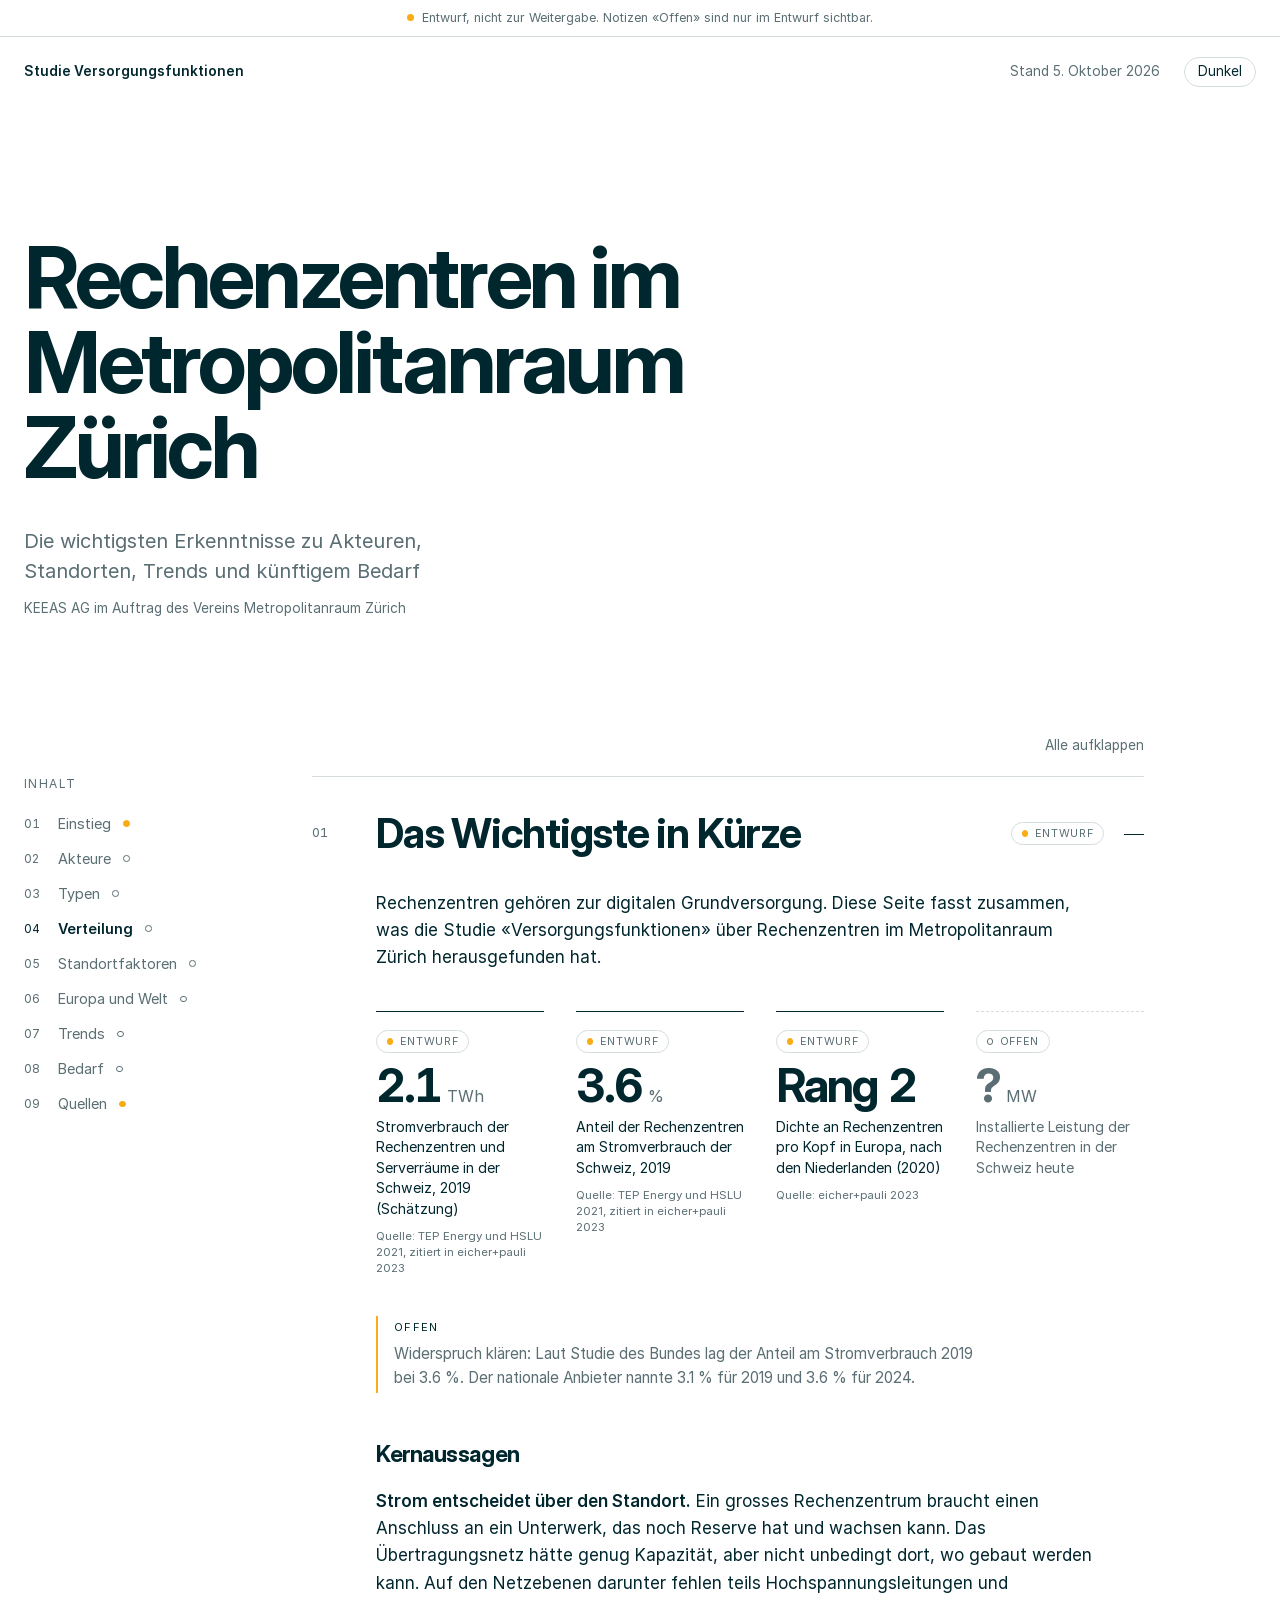
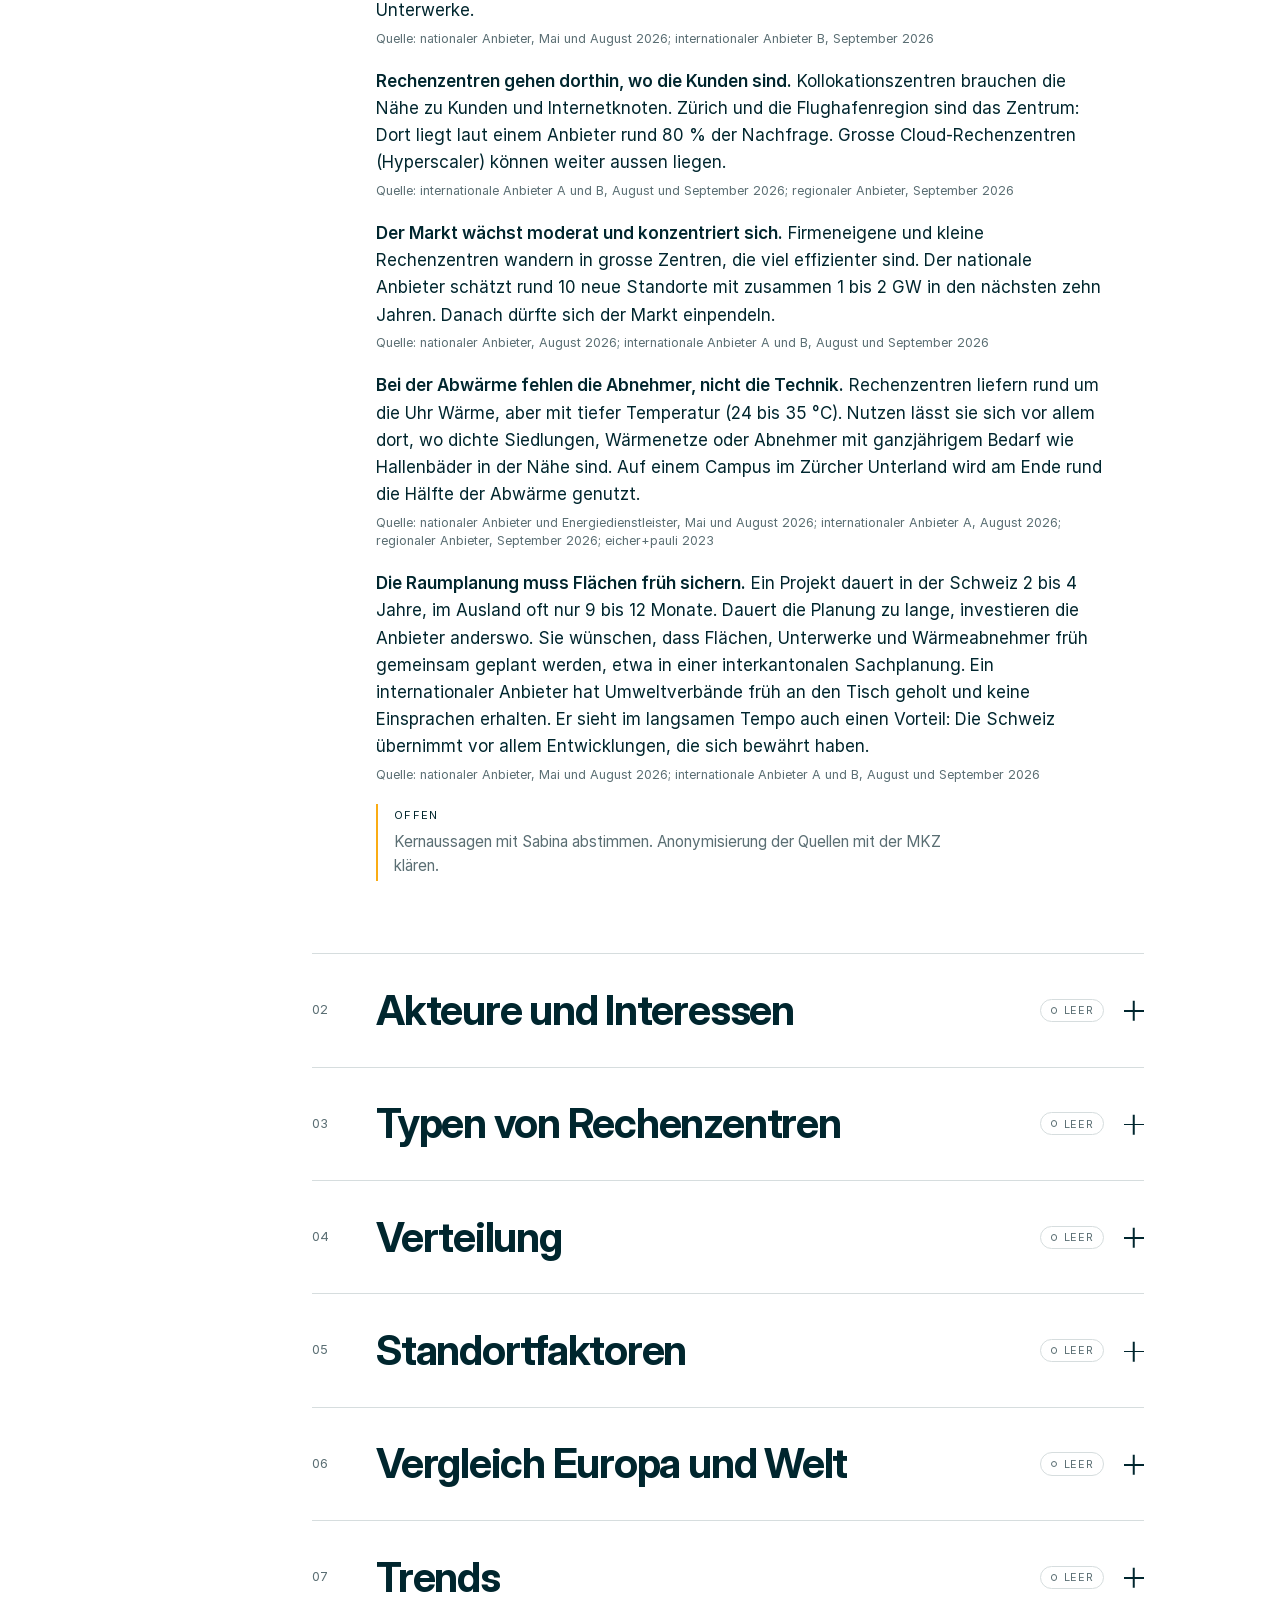
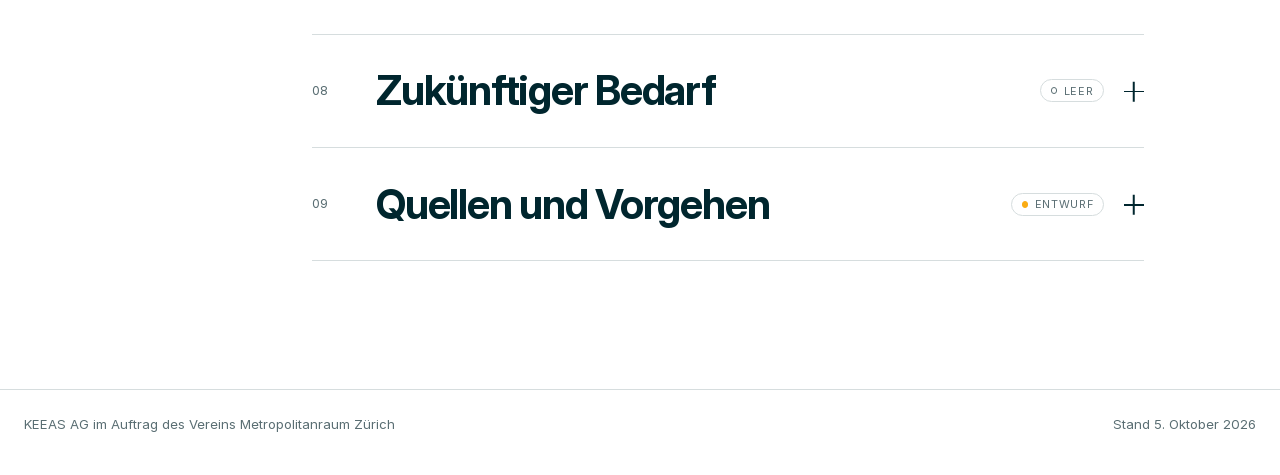
==== index.html @ 91bc8ffc "Bau von Grundgerüst der Website" ====
<!doctype html>
<html lang="de-CH">
<head>
<meta charset="utf-8">
<meta name="viewport" content="width=device-width, initial-scale=1, viewport-fit=cover">
<title>Rechenzentren im Metropolitanraum Zürich</title>
<meta name="description" content="Erkenntnisse zu Rechenzentren im Metropolitanraum Zürich: Akteure, Typen, Standortfaktoren, Vergleich Europa und Welt, Trends und künftiger Bedarf.">
<meta name="robots" content="noindex">
<!-- Automatisch erzeugt mit bauen.py am 5. Oktober 2026. Nicht von Hand ändern: Texte in inhalte/, Zahlen in daten/, Gestaltung in vorlage/. -->
<style>
@font-face { font-family: "Inter"; font-style: italic; font-weight: 400; font-display: swap; src: url([data-uri]) format("woff2"); }
@font-face { font-family: "Inter"; font-style: normal; font-weight: 400; font-display: swap; src: url([data-uri]) format("woff2"); }
@font-face { font-family: "Inter"; font-style: normal; font-weight: 600; font-display: swap; src: url([data-uri]) format("woff2"); }
@font-face { font-family: "Inter Display"; font-style: normal; font-weight: 700; font-display: swap; src: url([data-uri]) format("woff2"); }
/* Layout: schlicht und ruhig. Oben eine schmale Leiste, darunter ein grosser, fetter Titel mit viel
   Raum. Links das Inhaltsverzeichnis, rechts die Kapitel als Liste mit Haarlinien; ein Klick klappt
   ein Kapitel auf oder zu. Keine Flächen und keine Dekoration, nur Schrift, Linien und Weissraum. */
:root {
  /* KEEAS-Farben aus «KEEAS Farben.thmx» */
  --k-nacht: #00262E;   /* Dunkel 2: Dunkelblau-Grün */
  --k-teal: #007985;    /* Akzent 2 */
  --k-eis: #9EE1EB;     /* Akzent 6 */
  --k-orange: #FAAC14;  /* Akzent 4 */

  /* Hell: Dunkelblau-Grün auf Weiss */
  --grund: #FFFFFF;
  --text: var(--k-nacht);
  --text-leise: #5A6E73;
  --linie: #D6DDDE;
  --akzent: var(--k-teal);
  --hinweis: var(--k-orange);

  --schrift-titel: "Inter Display", "Inter", system-ui, -apple-system, "Segoe UI", sans-serif;
  --schrift-text: "Inter", system-ui, -apple-system, "Segoe UI", sans-serif;
  --rahmen: 80rem;
  --spalte: 52rem;
  color-scheme: light;
}
/* Dunkel: Weiss auf Dunkelblau-Grün */
@media (prefers-color-scheme: dark) {
  :root:not([data-theme="light"]) {
    --grund: var(--k-nacht); --text: #FFFFFF; --text-leise: #9DB6BA; --linie: #2A4A51; --akzent: var(--k-eis);
    color-scheme: dark;
  }
}
:root[data-theme="dark"] {
  --grund: var(--k-nacht); --text: #FFFFFF; --text-leise: #9DB6BA; --linie: #2A4A51; --akzent: var(--k-eis);
  color-scheme: dark;
}

/* Grundlagen */
*, *::before, *::after { box-sizing: border-box; }
html { -webkit-text-size-adjust: 100%; }
@media (prefers-reduced-motion: no-preference) { html { scroll-behavior: smooth; } }
body { margin: 0; background: var(--grund); color: var(--text); font-family: var(--schrift-text); font-size: 1.0625rem; line-height: 1.6; }
h1, h2, h3, h4 { margin: 0; font-family: var(--schrift-titel); font-weight: 700; text-wrap: balance; }
p, ul, ol { margin: 0; }
strong { font-weight: 600; }
img { max-width: 100%; height: auto; }
a { color: var(--akzent); text-underline-offset: 0.2em; text-decoration-thickness: 1px; }
a:hover { text-decoration-thickness: 2px; }
button { font: inherit; color: inherit; }
:focus-visible { outline: 1.5px solid var(--akzent); outline-offset: 4px; }
.sprung { position: absolute; left: 1rem; top: -3rem; background: var(--grund); color: var(--text); padding: .5rem .75rem; border: 1px solid var(--linie); z-index: 10; }
.sprung:focus { top: 1rem; }

/* Entwurf-Hinweis */
.entwurf-band { padding: .5rem 1.25rem; border-bottom: 1px solid var(--linie); font-size: .78rem; color: var(--text-leise); text-align: center; }
.entwurf-band::before { content: ""; display: inline-block; width: .45rem; height: .45rem; margin-right: .5rem; border-radius: 50%; background: var(--hinweis); vertical-align: .05em; }

/* Kopf */
.leiste, .kopf-innen, .rahmen, .fuss-innen { max-width: var(--rahmen); margin-inline: auto; padding-inline: 1.5rem; }
.leiste { display: flex; justify-content: space-between; align-items: center; gap: 1rem; padding-block: 1.25rem; font-size: .85rem; }
.leiste-name { display: inline-flex; align-items: center; gap: .75rem; font-weight: 600; }
.leiste-rechts { display: inline-flex; align-items: center; gap: 1.5rem; color: var(--text-leise); }
.logo { height: 1.5rem; width: auto; }
.thema { background: transparent; border: 1px solid var(--linie); border-radius: 999px; padding: .2rem .8rem; cursor: pointer; color: var(--text); }
.thema:hover { border-color: var(--text); }
.kopf-innen { padding-block: 8rem 7rem; }
.kopf h1 { font-size: clamp(2.25rem, 1rem + 5.4vw, 6.25rem); line-height: 1; letter-spacing: -0.04em; max-width: 14ch; overflow-wrap: break-word; }
.untertitel { margin-top: 2.25rem; font-size: 1.25rem; line-height: 1.5; color: var(--text-leise); max-width: 40ch; }
.meta { margin-top: .75rem; font-size: .85rem; color: var(--text-leise); }

/* Rahmen */
.rahmen { display: grid; grid-template-columns: 12rem minmax(0, 1fr); gap: 6rem; padding-block: 0 8rem; }
main { min-width: 0; max-width: var(--spalte); }

/* Inhaltsverzeichnis */
.kapitelnav { position: sticky; top: calc(env(safe-area-inset-top, 0px) + 2rem); align-self: start; padding-top: 2.6rem; }
.kapitelnav-titel { font-size: .75rem; letter-spacing: .12em; text-transform: uppercase; color: var(--text-leise); padding-bottom: .9rem; }
.kapitelnav ul { list-style: none; padding: 0; display: grid; gap: .15rem; }
.kapitelnav a { display: flex; align-items: center; gap: .75rem; padding: .3rem 0; color: var(--text-leise); text-decoration: none; font-size: .9rem; }
.kapitelnav .nr { width: 1.4rem; flex: none; font-size: .75rem; font-variant-numeric: tabular-nums; }
.kapitelnav a:hover, .kapitelnav a.aktiv { color: var(--text); }
.kapitelnav a.aktiv .name { font-weight: 600; }
/* Status im Verzeichnis nur als Punkt */
.kapitelnav .status { font-size: 0; border: 0; padding: 0; gap: 0; }

/* Steuerung */
.steuerung { display: flex; justify-content: flex-end; padding-bottom: 1rem; }
.alle { background: none; border: 0; padding: .2rem 0; cursor: pointer; font-size: .85rem; color: var(--text-leise); }
.alle:hover { color: var(--text); }

/* Kapitel als aufklappbare Liste */
.kapitel { border-top: 1px solid var(--linie); scroll-margin-top: 1.5rem; }
.kapitel:last-of-type { border-bottom: 1px solid var(--linie); }
.kapitel-kopf { list-style: none; cursor: pointer; display: grid; grid-template-columns: 2.75rem minmax(0, 1fr) auto 1.25rem; align-items: center; gap: 1.25rem; padding-block: 2.1rem; }
.kapitel-kopf::-webkit-details-marker { display: none; }
.kapitel-kopf .nr { font-size: .8rem; color: var(--text-leise); font-variant-numeric: tabular-nums; }
.kapitel-kopf h2 { font-size: clamp(1.6rem, 1.05rem + 1.9vw, 2.8rem); letter-spacing: -0.03em; line-height: 1.1; }
.zeichen { position: relative; width: 1.25rem; height: 1.25rem; }
.zeichen::before, .zeichen::after { content: ""; position: absolute; left: 0; right: 0; top: 50%; height: 1.5px; background: currentColor; transition: transform .25s; }
.zeichen::after { transform: rotate(90deg); }
.kapitel[open] .zeichen::after { transform: rotate(0deg); }
.kapitel-inhalt { display: grid; gap: 1.25rem; padding: 0 0 4.5rem 4rem; }
.kapitel-inhalt h3 { font-size: 1.4rem; letter-spacing: -0.02em; line-height: 1.2; margin-top: 1.75rem; }
.kapitel-inhalt h4 { font-size: 1.1rem; letter-spacing: -0.01em; margin-top: 1rem; }
.kapitel-inhalt p, .kapitel-inhalt li { max-width: 66ch; }
.kapitel-inhalt ul, .kapitel-inhalt ol { padding-left: 1.2rem; display: grid; gap: .3rem; }
@media (prefers-reduced-motion: reduce) { .zeichen::before, .zeichen::after { transition: none; } }
/* Sanftes Auf- und Zuklappen, wo der Browser es kann */
@supports (interpolate-size: allow-keywords) {
  @media (prefers-reduced-motion: no-preference) {
    :root { interpolate-size: allow-keywords; }
    .kapitel::details-content { height: 0; overflow: clip; transition: height .35s ease, content-visibility .35s allow-discrete; }
    .kapitel[open]::details-content { height: auto; }
  }
}

/* Status als feine Pille (nur im Entwurf) */
.status { display: inline-flex; align-items: center; gap: .4rem; padding: .15rem .6rem; border: 1px solid var(--linie); border-radius: 999px; font-size: .68rem; letter-spacing: .06em; text-transform: uppercase; color: var(--text-leise); white-space: nowrap; line-height: 1.5; }
.status::before { content: ""; flex: none; width: .42rem; height: .42rem; border-radius: 50%; border: 1px solid currentColor; }
.status-entwurf::before { background: var(--hinweis); border-color: var(--hinweis); }
.status-fertig::before { background: var(--akzent); border-color: var(--akzent); }

/* Quellenangabe unter einem Absatz */
.quelle { display: block; margin-top: .35rem; font-size: .78rem; line-height: 1.45; color: var(--text-leise); }

/* Boxen aus dem Markdown */
.marke { display: block; font-size: .7rem; letter-spacing: .12em; text-transform: uppercase; margin-bottom: .35rem; color: var(--text-leise); }
.offen { border-left: 2px solid var(--hinweis); padding: .15rem 0 .15rem 1rem; font-size: .95rem; color: var(--text-leise); }
.offen .marke { color: var(--text); }
.grafik-platzhalter { margin: .75rem 0; min-height: 15rem; display: grid; place-content: center; gap: .25rem; padding: 2rem; border: 1px solid var(--linie); text-align: center; color: var(--text-leise); font-size: .95rem; }
.grafik-platzhalter p { max-width: 42ch; margin-inline: auto; }

/* Kennzahlen */
.kacheln { display: grid; grid-template-columns: repeat(auto-fit, minmax(10rem, 1fr)); gap: 2.25rem 2rem; margin-block: 1.25rem; }
.kachel { border-top: 1px solid var(--text); padding-top: 1.1rem; display: grid; gap: .55rem; align-content: start; }
.kachel.ist-offen { border-top: 1px dashed var(--linie); color: var(--text-leise); }
.kachel-wert { font-family: var(--schrift-titel); font-weight: 700; font-size: 2.9rem; line-height: 1; letter-spacing: -0.04em; font-variant-numeric: tabular-nums; }
.kachel-einheit { font-family: var(--schrift-text); font-weight: 400; font-size: 1rem; letter-spacing: 0; color: var(--text-leise); margin-left: .35rem; }
.kachel-text { font-size: .88rem; line-height: 1.45; }
.kachel-quelle { font-size: .72rem; line-height: 1.4; color: var(--text-leise); }
.kachel .status { justify-self: start; }

/* Tabellen */
.tabelle { overflow-x: auto; }
.tabelle table { border-collapse: collapse; width: 100%; font-size: .93rem; font-variant-numeric: tabular-nums; }
.tabelle th, .tabelle td { text-align: left; padding: .65rem .75rem .65rem 0; border-bottom: 1px solid var(--linie); vertical-align: top; }
.tabelle th { font-size: .72rem; letter-spacing: .1em; text-transform: uppercase; color: var(--text-leise); font-weight: 400; }

/* Fuss */
.fuss { border-top: 1px solid var(--linie); }
.fuss-innen { display: flex; flex-wrap: wrap; justify-content: space-between; gap: .5rem 1.5rem; padding-block: 1.5rem 2.5rem; font-size: .82rem; color: var(--text-leise); }

/* Schmale Fenster und Handy: Verzeichnis ist die Kapitelliste selbst */
@media (max-width: 60rem) {
  .rahmen { grid-template-columns: minmax(0, 1fr); gap: 0; }
  .kapitelnav { display: none; }
  .kopf-innen { padding-block: 5rem 4.5rem; }
}
@media (max-width: 40rem) {
  .leiste, .kopf-innen, .rahmen, .fuss-innen { padding-inline: 1.25rem; }
  .leiste-rechts > span { display: none; }
  .kopf-innen { padding-block: 3.5rem 3.5rem; }
  .untertitel { margin-top: 1.5rem; font-size: 1.1rem; }
  .kapitel-kopf { grid-template-columns: 1.75rem minmax(0, 1fr) 1.1rem; gap: .35rem .75rem; padding-block: 1.5rem; }
  .kapitel-kopf .status { grid-column: 2; grid-row: 2; justify-self: start; }
  .kapitel-kopf .zeichen { grid-column: 3; grid-row: 1; width: 1.1rem; height: 1.1rem; }
  .kapitel-inhalt { padding: 0 0 3rem 0; }
}

</style>
</head>
<body>
<a class="sprung" href="#inhalt">Zum Inhalt</a>
<div class="entwurf-band">Entwurf, nicht zur Weitergabe. Notizen «Offen» sind nur im Entwurf sichtbar.</div>
<header class="kopf">
  <div class="leiste">
    <span class="leiste-name">Studie Versorgungsfunktionen</span>
    <span class="leiste-rechts">
      <span>Stand 5. Oktober 2026</span>
      <button type="button" class="thema" id="thema">Dunkel</button>
    </span>
  </div>
  <div class="kopf-innen">
    <div class="kopf-text">
      <h1>Rechenzentren im Metropolitanraum Zürich</h1>
      <p class="untertitel">Die wichtigsten Erkenntnisse zu Akteuren, Standorten, Trends und künftigem Bedarf</p>
      <p class="meta">KEEAS AG im Auftrag des Vereins Metropolitanraum Zürich</p>
    </div>
  </div>
</header>
<div class="rahmen">
  <nav class="kapitelnav" aria-label="Kapitel">
    <p class="kapitelnav-titel">Inhalt</p>
    <ul>
      <li><a href="#einstieg" data-anker="einstieg"><span class="nr">01</span><span class="name">Einstieg</span><span class="status status-entwurf">Entwurf</span></a></li>
      <li><a href="#akteure" data-anker="akteure"><span class="nr">02</span><span class="name">Akteure</span><span class="status status-leer">leer</span></a></li>
      <li><a href="#typen" data-anker="typen"><span class="nr">03</span><span class="name">Typen</span><span class="status status-leer">leer</span></a></li>
      <li><a href="#verteilung" data-anker="verteilung"><span class="nr">04</span><span class="name">Verteilung</span><span class="status status-leer">leer</span></a></li>
      <li><a href="#standortfaktoren" data-anker="standortfaktoren"><span class="nr">05</span><span class="name">Standortfaktoren</span><span class="status status-leer">leer</span></a></li>
      <li><a href="#vergleich" data-anker="vergleich"><span class="nr">06</span><span class="name">Europa und Welt</span><span class="status status-leer">leer</span></a></li>
      <li><a href="#trends" data-anker="trends"><span class="nr">07</span><span class="name">Trends</span><span class="status status-leer">leer</span></a></li>
      <li><a href="#bedarf" data-anker="bedarf"><span class="nr">08</span><span class="name">Bedarf</span><span class="status status-leer">leer</span></a></li>
      <li><a href="#quellen" data-anker="quellen"><span class="nr">09</span><span class="name">Quellen</span><span class="status status-entwurf">Entwurf</span></a></li>
    </ul>
  </nav>
  <main id="inhalt">
    <div class="steuerung"><button type="button" class="alle" id="alle">Alle aufklappen</button></div>
    <details class="kapitel" id="einstieg" open>
      <summary class="kapitel-kopf"><span class="nr" aria-hidden="true">01</span><h2 id="einstieg-titel">Das Wichtigste in Kürze</h2><span class="status status-entwurf">Entwurf</span><span class="zeichen" aria-hidden="true"></span></summary>
      <div class="kapitel-inhalt">
<p>Rechenzentren gehören zur digitalen Grundversorgung. Diese Seite fasst zusammen, was die Studie «Versorgungsfunktionen» über Rechenzentren im Metropolitanraum Zürich herausgefunden hat.</p>
<div class="kacheln"><div class="kachel"><span class="status status-entwurf">Entwurf</span><p class="kachel-wert">2.1<span class="kachel-einheit">TWh</span></p><p class="kachel-text">Stromverbrauch der Rechenzentren und Serverräume in der Schweiz, 2019 (Schätzung)</p><p class="kachel-quelle">Quelle: TEP Energy und HSLU 2021, zitiert in eicher+pauli 2023</p></div><div class="kachel"><span class="status status-entwurf">Entwurf</span><p class="kachel-wert">3.6<span class="kachel-einheit">%</span></p><p class="kachel-text">Anteil der Rechenzentren am Stromverbrauch der Schweiz, 2019</p><p class="kachel-quelle">Quelle: TEP Energy und HSLU 2021, zitiert in eicher+pauli 2023</p></div><div class="kachel"><span class="status status-entwurf">Entwurf</span><p class="kachel-wert">Rang 2</p><p class="kachel-text">Dichte an Rechenzentren pro Kopf in Europa, nach den Niederlanden (2020)</p><p class="kachel-quelle">Quelle: eicher+pauli 2023</p></div><div class="kachel ist-offen"><span class="status status-leer">offen</span><p class="kachel-wert">?<span class="kachel-einheit">MW</span></p><p class="kachel-text">Installierte Leistung der Rechenzentren in der Schweiz heute</p></div></div>
<aside class="offen"><span class="marke">Offen</span><p>Widerspruch klären: Laut Studie des Bundes lag der Anteil am Stromverbrauch 2019 bei 3.6 %. Der nationale Anbieter nannte 3.1 % für 2019 und 3.6 % für 2024.</p></aside>
<h3>Kernaussagen</h3>
<p><strong>Strom entscheidet über den Standort.</strong> Ein grosses Rechenzentrum braucht einen Anschluss an ein Unterwerk, das noch Reserve hat und wachsen kann. Das Übertragungsnetz hätte genug Kapazität, aber nicht unbedingt dort, wo gebaut werden kann. Auf den Netzebenen darunter fehlen teils Hochspannungsleitungen und Unterwerke.<span class="quelle">Quelle: nationaler Anbieter, Mai und August 2026; internationaler Anbieter B, September 2026</span></p>
<p><strong>Rechenzentren gehen dorthin, wo die Kunden sind.</strong> Kollokationszentren brauchen die Nähe zu Kunden und Internetknoten. Zürich und die Flughafenregion sind das Zentrum: Dort liegt laut einem Anbieter rund 80 % der Nachfrage. Grosse Cloud-Rechenzentren (Hyperscaler) können weiter aussen liegen.<span class="quelle">Quelle: internationale Anbieter A und B, August und September 2026; regionaler Anbieter, September 2026</span></p>
<p><strong>Der Markt wächst moderat und konzentriert sich.</strong> Firmeneigene und kleine Rechenzentren wandern in grosse Zentren, die viel effizienter sind. Der nationale Anbieter schätzt rund 10 neue Standorte mit zusammen 1 bis 2 GW in den nächsten zehn Jahren. Danach dürfte sich der Markt einpendeln.<span class="quelle">Quelle: nationaler Anbieter, August 2026; internationale Anbieter A und B, August und September 2026</span></p>
<p><strong>Bei der Abwärme fehlen die Abnehmer, nicht die Technik.</strong> Rechenzentren liefern rund um die Uhr Wärme, aber mit tiefer Temperatur (24 bis 35 °C). Nutzen lässt sie sich vor allem dort, wo dichte Siedlungen, Wärmenetze oder Abnehmer mit ganzjährigem Bedarf wie Hallenbäder in der Nähe sind. Auf einem Campus im Zürcher Unterland wird am Ende rund die Hälfte der Abwärme genutzt.<span class="quelle">Quelle: nationaler Anbieter und Energiedienstleister, Mai und August 2026; internationaler Anbieter A, August 2026; regionaler Anbieter, September 2026; eicher+pauli 2023</span></p>
<p><strong>Die Raumplanung muss Flächen früh sichern.</strong> Ein Projekt dauert in der Schweiz 2 bis 4 Jahre, im Ausland oft nur 9 bis 12 Monate. Dauert die Planung zu lange, investieren die Anbieter anderswo. Sie wünschen, dass Flächen, Unterwerke und Wärmeabnehmer früh gemeinsam geplant werden, etwa in einer interkantonalen Sachplanung. Ein internationaler Anbieter hat Umweltverbände früh an den Tisch geholt und keine Einsprachen erhalten. Er sieht im langsamen Tempo auch einen Vorteil: Die Schweiz übernimmt vor allem Entwicklungen, die sich bewährt haben.<span class="quelle">Quelle: nationaler Anbieter, Mai und August 2026; internationale Anbieter A und B, August und September 2026</span></p>
<aside class="offen"><span class="marke">Offen</span><p>Kernaussagen mit Sabina abstimmen. Anonymisierung der Quellen mit der MKZ klären.</p></aside>
      </div>
    </details>
    <details class="kapitel" id="akteure">
      <summary class="kapitel-kopf"><span class="nr" aria-hidden="true">02</span><h2 id="akteure-titel">Akteure und Interessen</h2><span class="status status-leer">leer</span><span class="zeichen" aria-hidden="true"></span></summary>
      <div class="kapitel-inhalt">
<figure class="grafik-platzhalter"><span class="marke">Grafik folgt</span><p>Stakeholder-Matrix mit den Achsen Einfluss und Interesse. Jeder Punkt ist eine Akteursgruppe.</p></figure>
<h3>Wer ist beteiligt</h3>
<aside class="offen"><span class="marke">Offen</span><p>Liste prüfen und ergänzen. Vorschlag: Betreiber (Kollokation, Hyperscaler, firmeneigene Rechenzentren), Kunden, Energieversorger und Netzbetreiber, Wärmeverbünde, Gemeinden, Kantone, Bund, Bevölkerung und Verbände, Investoren.</p></aside>
<h3>Interessen und Konflikte</h3>
<aside class="offen"><span class="marke">Offen</span><p>Tabelle aus den Interviews füllen: Wer will was, und wo entstehen Konflikte?</p></aside>
<div class="tabelle"><table>
<thead>
<tr>
<th>Akteur</th>
<th>Interesse</th>
<th>Spannungsfeld</th>
</tr>
</thead>
<tbody>
<tr>
<td>…</td>
<td>…</td>
<td>…</td>
</tr>
</tbody>
</table></div>
      </div>
    </details>
    <details class="kapitel" id="typen">
      <summary class="kapitel-kopf"><span class="nr" aria-hidden="true">03</span><h2 id="typen-titel">Typen von Rechenzentren</h2><span class="status status-leer">leer</span><span class="zeichen" aria-hidden="true"></span></summary>
      <div class="kapitel-inhalt">
<aside class="offen"><span class="marke">Offen</span><p>Pro Typ 2 bis 3 Sätze. Wer betreibt ihn, für wen, wie gross (MW, Fläche), wo steht er typischerweise?</p></aside>
<h3>Kollokation</h3>
<h3>Hyperscale und Cloud</h3>
<h3>Firmeneigene Rechenzentren</h3>
<h3>Edge</h3>
<h3>KI und Hochleistungsrechnen</h3>
      </div>
    </details>
    <details class="kapitel" id="verteilung">
      <summary class="kapitel-kopf"><span class="nr" aria-hidden="true">04</span><h2 id="verteilung-titel">Verteilung</h2><span class="status status-leer">leer</span><span class="zeichen" aria-hidden="true"></span></summary>
      <div class="kapitel-inhalt">
<figure class="grafik-platzhalter"><span class="marke">Grafik folgt</span><p>Interaktive Karte der Rechenzentren in der Schweiz, nach Typ und Grösse.</p></figure>
<aside class="offen"><span class="marke">Offen</span><p>Standortliste beschaffen (z. B. OpenStreetMap) und Lizenz prüfen.</p></aside>
<h3>Eignungskarten der Kantone</h3>
<p>Wo sich Flächen für neue Rechenzentren eignen, zeigen die Eignungskarten für die Kantone Zürich, Thurgau und Luzern: <a href="https://fezzetiger.github.io/rechenzenter-karten/" target="_blank" rel="noopener">Eignungskarten öffnen</a></p>
      </div>
    </details>
    <details class="kapitel" id="standortfaktoren">
      <summary class="kapitel-kopf"><span class="nr" aria-hidden="true">05</span><h2 id="standortfaktoren-titel">Standortfaktoren</h2><span class="status status-leer">leer</span><span class="zeichen" aria-hidden="true"></span></summary>
      <div class="kapitel-inhalt">
<figure class="grafik-platzhalter"><span class="marke">Grafik folgt</span><p>Rangliste der Standortfaktoren nach Wichtigkeit.</p></figure>
<aside class="offen"><span class="marke">Offen</span><p>Faktoren nach Wichtigkeit ordnen, je mit Quelle aus den Interviews. Verweis auf die Kriterien im Standort-Tool.</p></aside>
<h3>Strom</h3>
<h3>Glasfaser</h3>
<h3>Kundennähe</h3>
<h3>Personal</h3>
<h3>Fläche und Grundstück</h3>
<h3>Sicherheit und Naturgefahren</h3>
<h3>Erschliessung</h3>
<h3>Abwärme</h3>
      </div>
    </details>
    <details class="kapitel" id="vergleich">
      <summary class="kapitel-kopf"><span class="nr" aria-hidden="true">06</span><h2 id="vergleich-titel">Vergleich Europa und Welt</h2><span class="status status-leer">leer</span><span class="zeichen" aria-hidden="true"></span></summary>
      <div class="kapitel-inhalt">
<h3>Europa</h3>
<figure class="grafik-platzhalter"><span class="marke">Grafik folgt</span><p>Balkendiagramm der Kapazität (MW) der grössten Märkte in Europa, mit Zürich und Genf.</p></figure>
<h3>Welt</h3>
<figure class="grafik-platzhalter"><span class="marke">Grafik folgt</span><p>Stromverbrauch der Rechenzentren nach Weltregion.</p></figure>
<aside class="offen"><span class="marke">Offen</span><p>Zahlen recherchieren, z. B. IEA «Energy and AI», EU-Kommission, Marktberichte. Jahr und Quelle je Zahl.</p></aside>
      </div>
    </details>
    <details class="kapitel" id="trends">
      <summary class="kapitel-kopf"><span class="nr" aria-hidden="true">07</span><h2 id="trends-titel">Trends</h2><span class="status status-leer">leer</span><span class="zeichen" aria-hidden="true"></span></summary>
      <div class="kapitel-inhalt">
<aside class="offen"><span class="marke">Offen</span><p>Pro Trend 2 bis 3 Sätze und die Folge für die Raumplanung.</p></aside>
<h3>Künstliche Intelligenz und Hochleistungsrechnen</h3>
<h3>Konsolidierung in grosse Zentren</h3>
<h3>Grössere Anlagen, höhere Leistung</h3>
<h3>Abwärmenutzung</h3>
<h3>Akzeptanz und Widerstand</h3>
      </div>
    </details>
    <details class="kapitel" id="bedarf">
      <summary class="kapitel-kopf"><span class="nr" aria-hidden="true">08</span><h2 id="bedarf-titel">Zukünftiger Bedarf</h2><span class="status status-leer">leer</span><span class="zeichen" aria-hidden="true"></span></summary>
      <div class="kapitel-inhalt">
<figure class="grafik-platzhalter"><span class="marke">Grafik folgt</span><p>Liniendiagramm mit der Bandbreite des Strom- und Flächenbedarfs bis 2035, nach Szenario.</p></figure>
<h3>Schweiz</h3>
<h3>Metropolitanraum Zürich</h3>
<aside class="offen"><span class="marke">Offen</span><p>Szenarien sammeln (Interviews, BFE-Studien, Marktberichte) und vergleichbar machen (MW, TWh, Hektaren).</p></aside>
      </div>
    </details>
    <details class="kapitel" id="quellen">
      <summary class="kapitel-kopf"><span class="nr" aria-hidden="true">09</span><h2 id="quellen-titel">Quellen und Vorgehen</h2><span class="status status-entwurf">Entwurf</span><span class="zeichen" aria-hidden="true"></span></summary>
      <div class="kapitel-inhalt">
<h3>Vorgehen</h3>
<aside class="offen"><span class="marke">Offen</span><p>Kurz beschreiben: Literatur, Interviews, GIS-Analyse. Interviews anonymisiert nennen (z. B. «nationaler Anbieter»).</p></aside>
<h3>Interviews</h3>
<ul>
<li>Nationaler Anbieter (Betreiber mehrerer Rechenzentren in der Schweiz): Besuch eines Campus, Mai 2026; Gespräch, August 2026</li>
<li>Energiedienstleister (Wärmeverbund mit Rechenzentren): Besuch eines Campus, Mai 2026</li>
<li>Internationaler Anbieter A (Kollokation): Gespräch, August 2026</li>
<li>Internationaler Anbieter B (Kollokation): Gespräch, September 2026</li>
<li>Regionaler Anbieter (Energieversorger mit Kollokationszentrum): Gespräch, September 2026</li>
</ul>
<h3>Studien und Berichte</h3>
<ul>
<li>eicher+pauli (2023): Abwärmenutzung von Rechenzentren. Schlussbericht im Auftrag des Bundesamts für Energie.</li>
<li>EnergieSchweiz: Rechenzentren. Kennzahlen.</li>
<li>EnergieSchweiz: Best-Practice-Stories Rechenzentren (Beringen, Genf, Volketswil).</li>
<li>EnergieSchweiz (2026): Hemmnisabbau bei der Nutzung industrieller Abwärme.</li>
<li>The Shift Project: AI Data Computing Report.</li>
<li>Daguati, R. (2026): Supercomputing als Standortfaktor. punkt4.info.</li>
<li>The New York Times: «The Most Bipartisan Issue Since Beer». Opposition to Data Centers.</li>
</ul>
<aside class="offen"><span class="marke">Offen</span><p>Jahr und Link je Quelle ergänzen.</p></aside>
      </div>
    </details>
  </main>
</div>
<footer class="fuss">
  <div class="fuss-innen">
    <span>KEEAS AG im Auftrag des Vereins Metropolitanraum Zürich</span>
    <span>Stand 5. Oktober 2026</span>
  </div>
</footer>
<script>
// Kapitel auf- und zuklappen, Verzeichnis markieren, Hell/Dunkel umschalten.
(function () {
  var kapitel = Array.prototype.slice.call(document.querySelectorAll('details.kapitel'));
  var links = Array.prototype.slice.call(document.querySelectorAll('.kapitelnav a[data-anker]'));
  var alle = document.getElementById('alle');

  function oeffne(id) {
    var ziel = id && document.getElementById(id);
    if (ziel && ziel.tagName === 'DETAILS') ziel.open = true;
  }
  function beschrifteAlle() {
    if (!alle) return;
    var offen = kapitel.every(function (k) { return k.open; });
    alle.textContent = offen ? 'Alle zuklappen' : 'Alle aufklappen';
  }

  // Klick im Verzeichnis öffnet das Kapitel, danach springt der Browser hin
  links.forEach(function (a) {
    a.addEventListener('click', function () { oeffne(a.getAttribute('data-anker')); });
  });
  // Direktlink mit #kapitel öffnet das Kapitel
  oeffne(decodeURIComponent(location.hash.slice(1)));
  window.addEventListener('hashchange', function () { oeffne(decodeURIComponent(location.hash.slice(1))); });

  if (alle) {
    alle.addEventListener('click', function () {
      var oeffnen = !kapitel.every(function (k) { return k.open; });
      kapitel.forEach(function (k) { k.open = oeffnen; });
      beschrifteAlle();
    });
  }
  kapitel.forEach(function (k) { k.addEventListener('toggle', beschrifteAlle); });
  beschrifteAlle();

  // Verzeichnis: Kapitel markieren, das gerade im Blick ist
  if (!links.length || !('IntersectionObserver' in window)) return;
  var sichtbar = {};
  function markiere(anker) {
    links.forEach(function (a) {
      var aktiv = a.getAttribute('data-anker') === anker;
      a.classList.toggle('aktiv', aktiv);
      if (aktiv) a.setAttribute('aria-current', 'location'); else a.removeAttribute('aria-current');
    });
  }
  var beobachter = new IntersectionObserver(function (eintraege) {
    eintraege.forEach(function (e) { sichtbar[e.target.id] = e.isIntersecting; });
    for (var i = 0; i < links.length; i++) {
      var id = links[i].getAttribute('data-anker');
      if (sichtbar[id]) { markiere(id); return; }
    }
  }, { rootMargin: '-10% 0px -60% 0px' });
  kapitel.forEach(function (k) { beobachter.observe(k); });
})();

// Schalter Hell/Dunkel. Ohne Wahl gilt die Einstellung des Geräts.
(function () {
  var knopf = document.getElementById('thema');
  if (!knopf) return;
  var wurzel = document.documentElement;
  function dunkelAktiv() {
    var t = wurzel.getAttribute('data-theme');
    if (t) return t === 'dark';
    return window.matchMedia('(prefers-color-scheme: dark)').matches;
  }
  function beschrifte() {
    var dunkel = dunkelAktiv();
    knopf.textContent = dunkel ? 'Hell' : 'Dunkel';
    knopf.setAttribute('aria-label', dunkel ? 'Helles Layout zeigen' : 'Dunkles Layout zeigen');
  }
  try {
    var gespeichert = localStorage.getItem('thema');
    if (gespeichert === 'dark' || gespeichert === 'light') wurzel.setAttribute('data-theme', gespeichert);
  } catch (e) {}
  beschrifte();
  knopf.addEventListener('click', function () {
    var neu = dunkelAktiv() ? 'light' : 'dark';
    wurzel.setAttribute('data-theme', neu);
    try { localStorage.setItem('thema', neu); } catch (e) {}
    beschrifte();
  });
})();

</script>
</body>
</html>
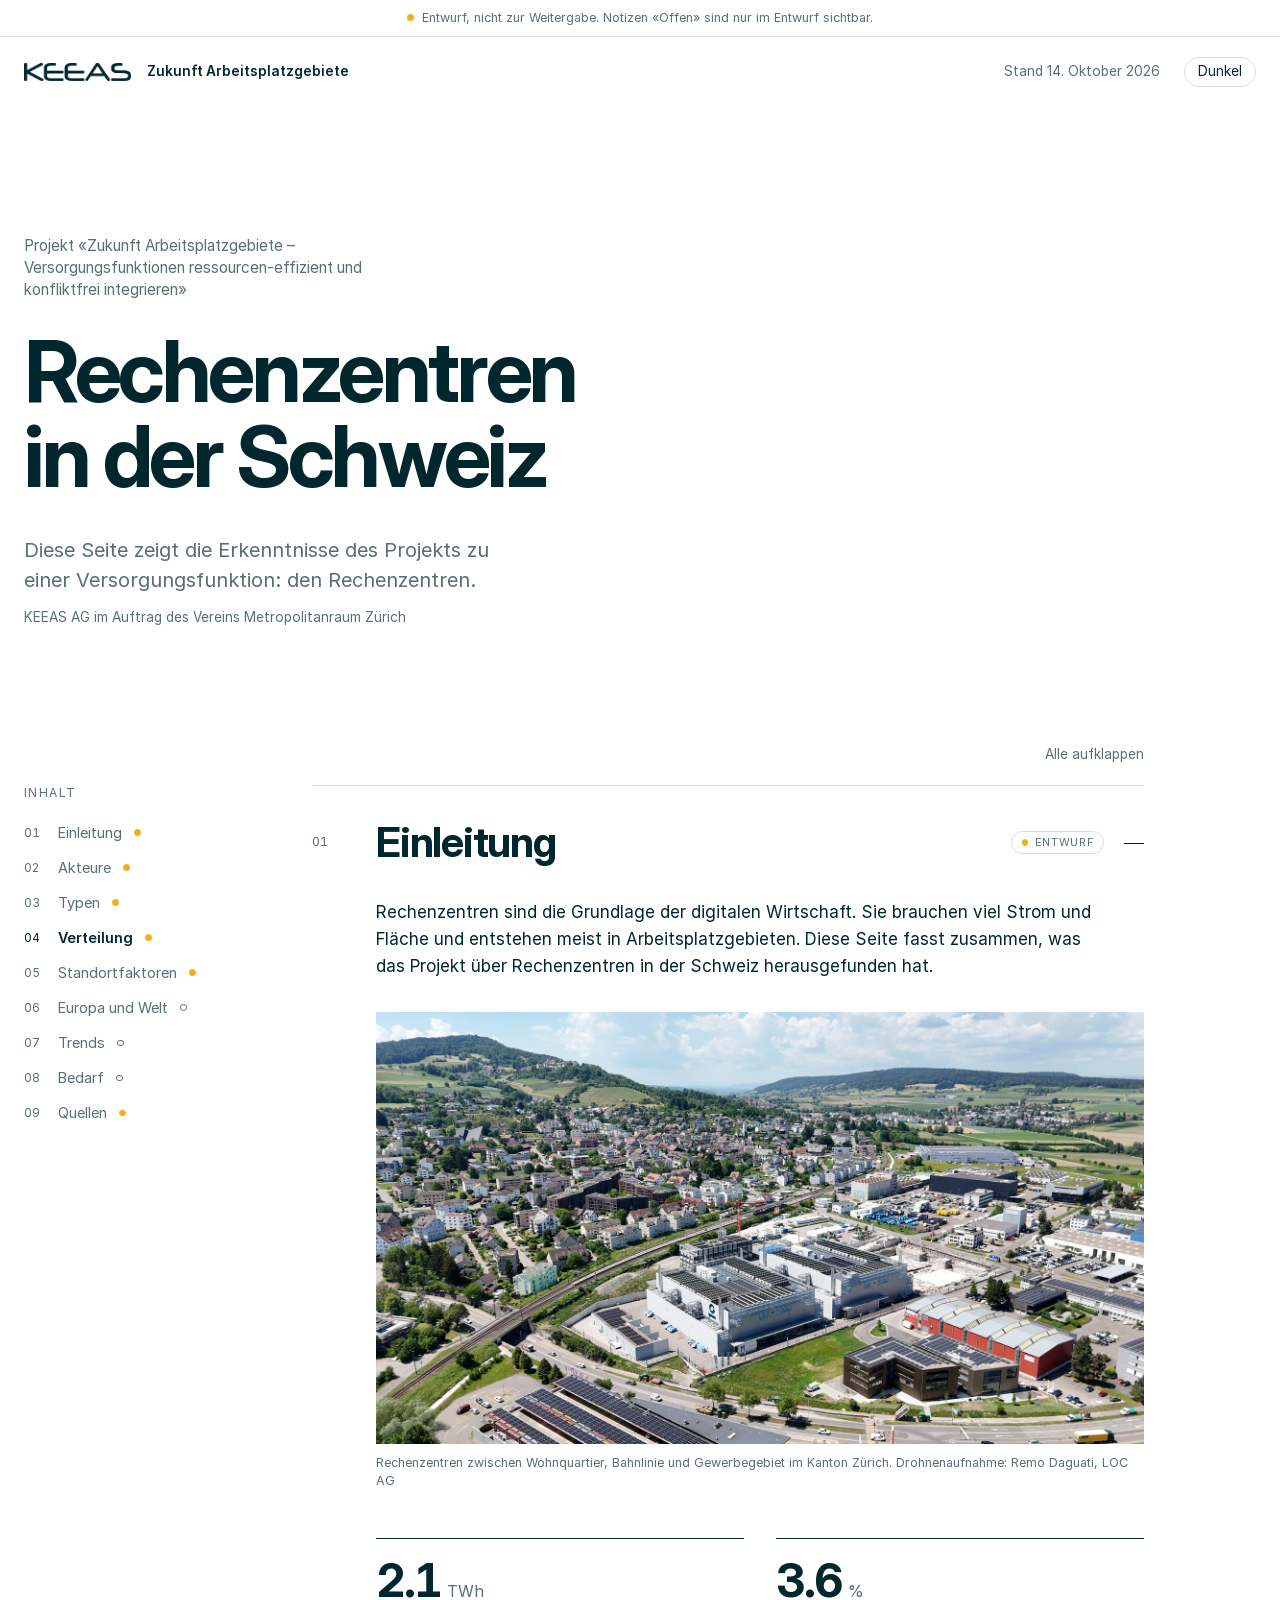
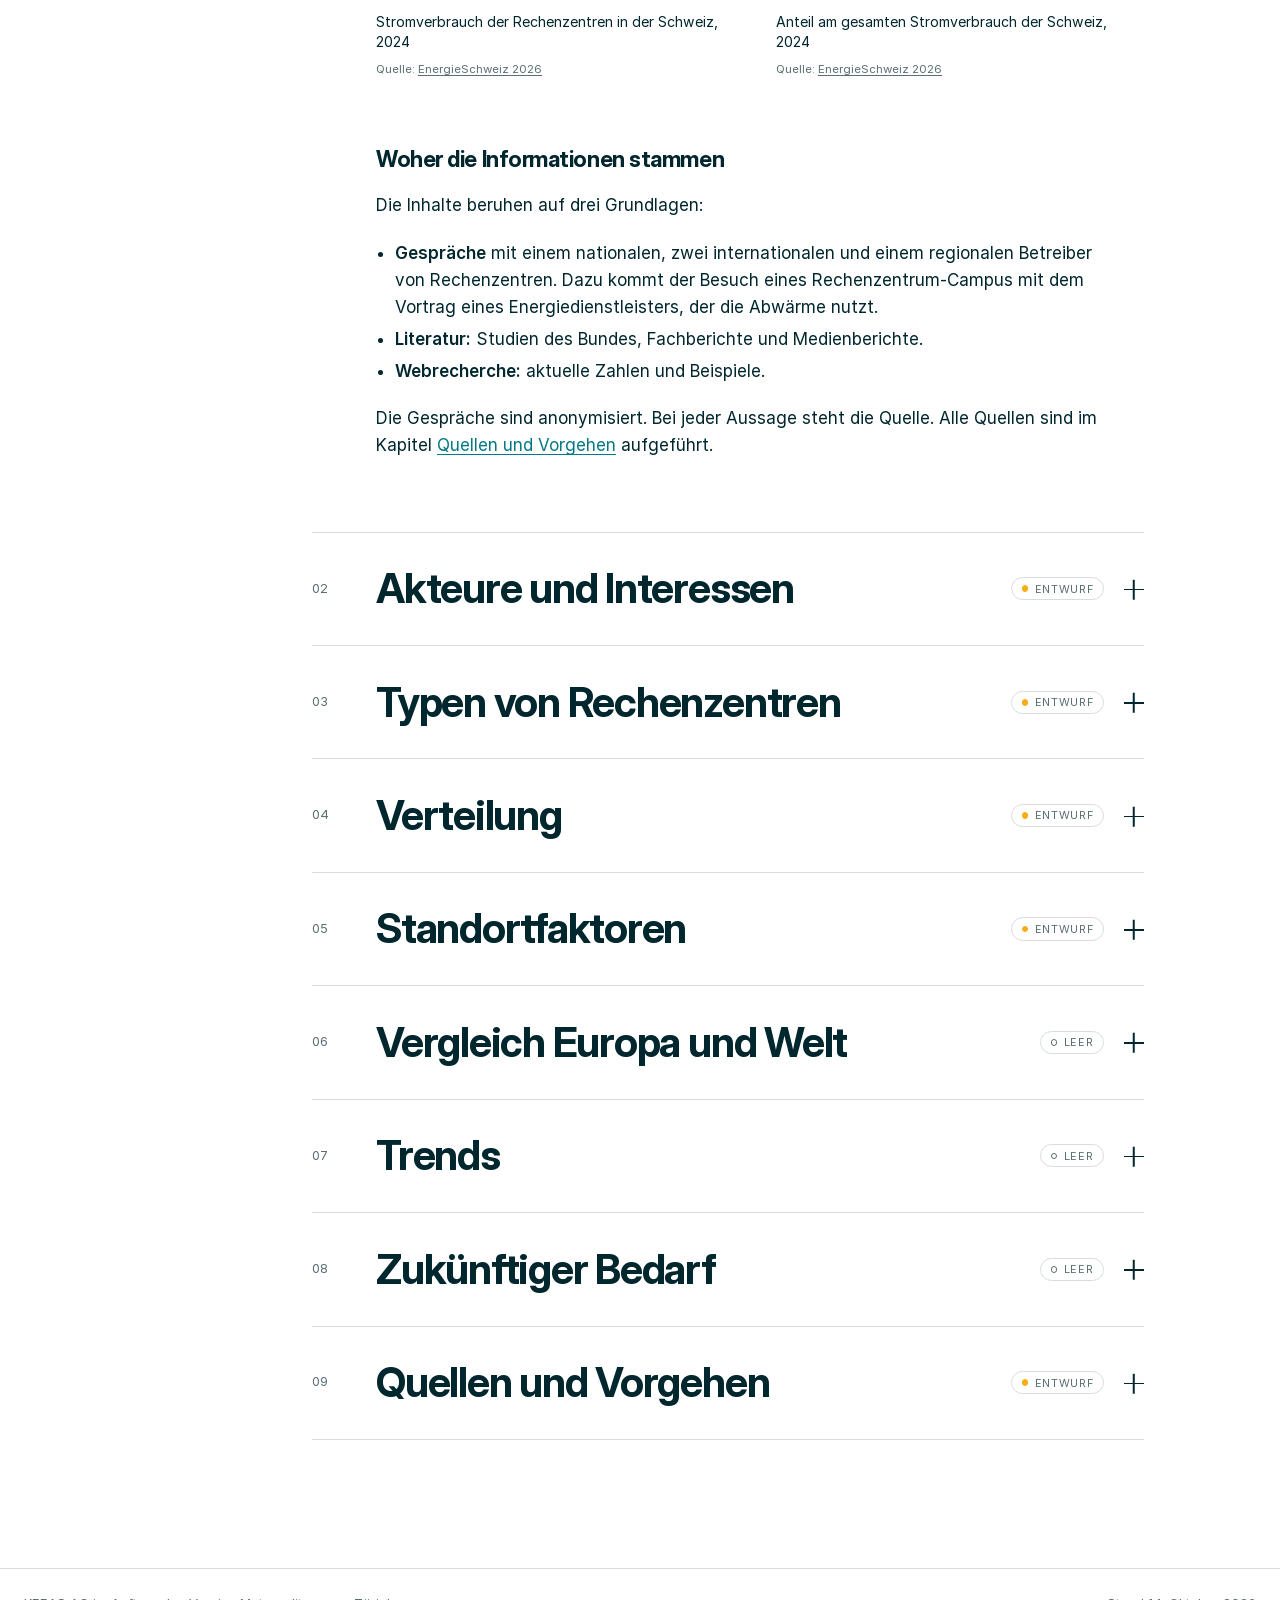
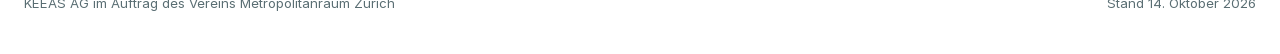
==== commit 7fe343a2: "Entwurf der ersten fünf Kapitel" ====
--- a/index.html
+++ b/index.html
@@ -3,10 +3,12 @@
 <head>
 <meta charset="utf-8">
 <meta name="viewport" content="width=device-width, initial-scale=1, viewport-fit=cover">
-<title>Rechenzentren im Metropolitanraum Zürich</title>
-<meta name="description" content="Erkenntnisse zu Rechenzentren im Metropolitanraum Zürich: Akteure, Typen, Standortfaktoren, Vergleich Europa und Welt, Trends und künftiger Bedarf.">
+<title>Rechenzentren in der Schweiz</title>
+<link rel="icon" type="image/png" href="[data-uri]" media="(prefers-color-scheme: light)">
+<link rel="icon" type="image/png" href="[data-uri]" media="(prefers-color-scheme: dark)">
+<meta name="description" content="Erkenntnisse zu Rechenzentren in der Schweiz aus dem Projekt «Zukunft Arbeitsplatzgebiete»: Akteure, Typen, Standortfaktoren, Vergleich Europa und Welt, Trends und künftiger Bedarf.">
 <meta name="robots" content="noindex">
-<!-- Automatisch erzeugt mit bauen.py am 5. Oktober 2026. Nicht von Hand ändern: Texte in inhalte/, Zahlen in daten/, Gestaltung in vorlage/. -->
+<!-- Automatisch erzeugt mit bauen.py am 14. Oktober 2026. Nicht von Hand ändern: Texte in inhalte/, Zahlen in daten/, Gestaltung in vorlage/. -->
 <style>
 @font-face { font-family: "Inter"; font-style: italic; font-weight: 400; font-display: swap; src: url([data-uri]) format("woff2"); }
 @font-face { font-family: "Inter"; font-style: normal; font-weight: 400; font-display: swap; src: url([data-uri]) format("woff2"); }
@@ -29,6 +31,10 @@
   --linie: #D6DDDE;
   --akzent: var(--k-teal);
   --hinweis: var(--k-orange);
+  --mitte: var(--k-nacht);        /* Mitte der Akteurslandkarte */
+  --mitte-text: #FFFFFF;
+  --mitte-aktiv: #004951;         /* Petrol */
+  --ring-aktiv: #E8F2F3;
 
   --schrift-titel: "Inter Display", "Inter", system-ui, -apple-system, "Segoe UI", sans-serif;
   --schrift-text: "Inter", system-ui, -apple-system, "Segoe UI", sans-serif;
@@ -40,11 +46,13 @@
 @media (prefers-color-scheme: dark) {
   :root:not([data-theme="light"]) {
     --grund: var(--k-nacht); --text: #FFFFFF; --text-leise: #9DB6BA; --linie: #2A4A51; --akzent: var(--k-eis);
+    --mitte: var(--k-eis); --mitte-text: var(--k-nacht); --mitte-aktiv: #FFFFFF; --ring-aktiv: #0B3A43;
     color-scheme: dark;
   }
 }
 :root[data-theme="dark"] {
   --grund: var(--k-nacht); --text: #FFFFFF; --text-leise: #9DB6BA; --linie: #2A4A51; --akzent: var(--k-eis);
+    --mitte: var(--k-eis); --mitte-text: var(--k-nacht); --mitte-aktiv: #FFFFFF; --ring-aktiv: #0B3A43;
   color-scheme: dark;
 }
 
@@ -71,9 +79,16 @@
 /* Kopf */
 .leiste, .kopf-innen, .rahmen, .fuss-innen { max-width: var(--rahmen); margin-inline: auto; padding-inline: 1.5rem; }
 .leiste { display: flex; justify-content: space-between; align-items: center; gap: 1rem; padding-block: 1.25rem; font-size: .85rem; }
-.leiste-name { display: inline-flex; align-items: center; gap: .75rem; font-weight: 600; }
+.leiste-name { display: inline-flex; align-items: center; gap: 1rem; font-weight: 600; }
 .leiste-rechts { display: inline-flex; align-items: center; gap: 1.5rem; color: var(--text-leise); }
-.logo { height: 1.5rem; width: auto; }
+.logo { height: 1.1rem; width: auto; }
+.logo-dunkel { display: none; }
+@media (prefers-color-scheme: dark) {
+  :root:not([data-theme="light"]) .logo-hell { display: none; }
+  :root:not([data-theme="light"]) .logo-dunkel { display: inline; }
+}
+:root[data-theme="dark"] .logo-hell { display: none; }
+:root[data-theme="dark"] .logo-dunkel { display: inline; }
 .thema { background: transparent; border: 1px solid var(--linie); border-radius: 999px; padding: .2rem .8rem; cursor: pointer; color: var(--text); }
 .thema:hover { border-color: var(--text); }
 .kopf-innen { padding-block: 8rem 7rem; }
@@ -133,6 +148,14 @@
 .status-entwurf::before { background: var(--hinweis); border-color: var(--hinweis); }
 .status-fertig::before { background: var(--akzent); border-color: var(--akzent); }
 
+/* Projekt über dem Titel */
+.projekt { margin-bottom: 1.75rem; font-size: .95rem; line-height: 1.45; color: var(--text-leise); max-width: 46ch; }
+
+/* Bild mit Legende */
+.bild { margin: .75rem 0 .5rem; }
+.bild img { display: block; width: 100%; height: auto; max-width: 100%; }
+.bild figcaption { margin-top: .6rem; font-size: .78rem; line-height: 1.45; color: var(--text-leise); }
+
 /* Quellenangabe unter einem Absatz */
 .quelle { display: block; margin-top: .35rem; font-size: .78rem; line-height: 1.45; color: var(--text-leise); }
 
@@ -151,6 +174,7 @@
 .kachel-einheit { font-family: var(--schrift-text); font-weight: 400; font-size: 1rem; letter-spacing: 0; color: var(--text-leise); margin-left: .35rem; }
 .kachel-text { font-size: .88rem; line-height: 1.45; }
 .kachel-quelle { font-size: .72rem; line-height: 1.4; color: var(--text-leise); }
+.kachel-quelle a { color: inherit; }
 .kachel .status { justify-self: start; }
 
 /* Tabellen */
@@ -180,6 +204,130 @@
   .kapitel-inhalt { padding: 0 0 3rem 0; }
 }
 
+/* Akteurslandkarte: Ringe von innen nach aussen, Porträt rechts daneben */
+.landkarte { margin: 1rem 0; display: grid; grid-template-columns: minmax(0, 1.05fr) minmax(0, 1fr); gap: 2.5rem; align-items: start; }
+.landkarte-grafik { display: block; width: 100%; height: auto; max-width: 30rem; }
+.landkarte-grafik .ring { cursor: pointer; outline: none; }
+.landkarte-grafik .ring circle { fill: var(--grund); stroke: var(--linie); stroke-width: 1; transition: fill .15s; }
+.landkarte-grafik .ring text { font-family: var(--schrift-text); font-size: 15px; font-weight: 600; fill: var(--text); pointer-events: none; }
+.landkarte-grafik .ring:hover circle, .landkarte-grafik .ring.aktiv circle { fill: var(--ring-aktiv); }
+.landkarte-grafik .ring:focus-visible circle { stroke: var(--akzent); stroke-width: 2; }
+.landkarte-grafik .ring-0 circle { fill: var(--mitte); stroke: none; }
+.landkarte-grafik .ring-0 text { fill: var(--mitte-text); }
+.landkarte-grafik .ring-0:hover circle, .landkarte-grafik .ring-0.aktiv circle { fill: var(--mitte-aktiv); }
+.portraits { display: grid; align-content: start; padding-top: .25rem; }
+.landkarte-hinweis { font-size: .9rem; color: var(--text-leise); max-width: 24ch; }
+.portrait { border-top: 1px solid var(--text); padding-top: 1rem; display: grid; gap: .6rem; font-size: .95rem; line-height: 1.5; }
+.portrait + .portrait { margin-top: 2rem; }
+.kapitel-inhalt .portrait h4 { font-size: 1.5rem; letter-spacing: -0.02em; margin: 0; }
+.portrait ul { padding-left: 1.1rem; display: grid; gap: .35rem; }
+.portrait p strong { font-weight: 600; }
+/* Mit JavaScript ist immer nur ein Porträt sichtbar; ohne stehen alle untereinander */
+.landkarte:not(.interaktiv) .landkarte-hinweis { display: none; }
+.landkarte.interaktiv .portrait { display: none; margin-top: 0; }
+.landkarte.interaktiv .portrait.sichtbar { display: grid; animation: auftauchen .18s ease-out; }
+@keyframes auftauchen { from { opacity: 0; transform: translateY(4px); } to { opacity: 1; transform: none; } }
+@media (prefers-reduced-motion: reduce) {
+  .landkarte.interaktiv .portrait.sichtbar { animation: none; }
+  .landkarte-grafik .ring circle { transition: none; }
+}
+@media (max-width: 48rem) {
+  .landkarte { grid-template-columns: minmax(0, 1fr); gap: 1.5rem; }
+  .landkarte-grafik { max-width: 26rem; margin-inline: auto; }
+  .portraits { min-height: 0; }
+}
+
+/* Grössenvergleich: Quadrate, Fläche entspricht der IT-Leistung, Klick öffnet den Reiter */
+.kapitel-inhalt .vergleich { list-style: none; padding: 0; margin: 1.25rem 0 0; display: flex; align-items: flex-end; flex-wrap: wrap; gap: 1.5rem 2.75rem; --seite-max: min(13rem, 38vw); }
+.kapitel-inhalt .vergleich li { max-width: none; }
+.vergleich-element { display: grid; justify-items: start; gap: .5rem; color: var(--text); text-decoration: none; }
+.vergleich-flaeche { display: block; width: calc(var(--seite-max) * var(--anteil)); aspect-ratio: 1; max-width: 100%; background: var(--ring-aktiv); border: 1px solid var(--text); transition: background-color .15s, border-color .15s; }
+.vergleich-name { font-family: var(--schrift-titel); font-weight: 700; font-size: 1.05rem; line-height: 1.1; }
+.vergleich-wert { margin-top: -.3rem; font-size: .85rem; color: var(--text-leise); font-variant-numeric: tabular-nums; }
+.vergleich-element:hover .vergleich-flaeche, .vergleich-element.aktiv .vergleich-flaeche { background: var(--mitte); border-color: var(--mitte); }
+.vergleich-element:focus-visible { outline-offset: 6px; }
+.kapitel-inhalt .legende { font-size: .82rem; line-height: 1.45; color: var(--text-leise); }
+
+/* Reiter: immer nur ein Abschnitt sichtbar; ohne JavaScript stehen alle untereinander */
+.reiter { scroll-margin-top: 1.5rem; }
+.reiter-leiste { display: flex; gap: 2.25rem; margin-top: .75rem; border-bottom: 1px solid var(--linie); overflow-x: auto; scrollbar-width: none; }
+.reiter-leiste::-webkit-scrollbar { display: none; }
+.reiter-leiste [role="tab"] { background: none; border: 0; border-bottom: 2px solid transparent; margin-bottom: -1px; padding: .6rem 0; cursor: pointer; font-family: var(--schrift-titel); font-weight: 700; font-size: 1.35rem; letter-spacing: -0.02em; color: var(--text-leise); white-space: nowrap; }
+.reiter-leiste [role="tab"]:hover { color: var(--text); }
+.reiter-leiste [role="tab"][aria-selected="true"] { color: var(--text); border-bottom-color: var(--text); }
+.reiter-leiste [role="tab"]:focus-visible { outline-offset: 2px; }
+.reiter-feld { display: grid; gap: 1.1rem; padding-top: 1.5rem; }
+.reiter:not(.interaktiv) .reiter-leiste { display: none; }
+.reiter.interaktiv .reiter-feld { display: none; }
+.reiter.interaktiv .reiter-feld.aktiv { display: grid; animation: auftauchen .18s ease-out; }
+.reiter.interaktiv .reiter-titel { display: none; }
+@media (prefers-reduced-motion: reduce) {
+  .reiter.interaktiv .reiter-feld.aktiv { animation: none; }
+  .vergleich-flaeche { transition: none; }
+}
+@media (max-width: 40rem) {
+  .reiter-leiste { gap: 1.5rem; }
+  .reiter-leiste [role="tab"] { font-size: 1.1rem; }
+  .kapitel-inhalt .vergleich { gap: 1rem 1.5rem; }
+}
+
+/* Standortfaktoren: Symbolleiste. Beim Darüberfahren wird ein Symbol gross, die anderen verblassen.
+   Darunter steht das Feld zum gewählten Faktor. Ohne JavaScript stehen alle Felder untereinander. */
+.faktoren { margin: .75rem 0 .5rem; display: grid; gap: 1.25rem; }
+.kapitel-inhalt .faktoren-leiste { list-style: none; padding: 0; margin: 0; display: grid; grid-template-columns: repeat(auto-fit, minmax(5.4rem, 1fr)); gap: 1.25rem .5rem; }
+.faktor { width: 100%; background: none; border: 0; padding: .5rem 0 .25rem; cursor: pointer; display: grid; justify-items: center; gap: .65rem; color: var(--text); transition: transform .22s ease, opacity .22s ease; }
+.faktor-symbol { display: grid; place-items: center; width: 4.25rem; height: 4.25rem; border-radius: 50%; border: 1px solid var(--text); background: var(--grund); transition: background-color .15s, color .15s; }
+.faktor-symbol svg { width: 1.85rem; height: 1.85rem; stroke-width: 1.5; }
+.faktor.zentral .faktor-symbol { background: var(--text); color: var(--grund); }
+.faktor-name { font-size: .85rem; font-weight: 600; line-height: 1.25; text-align: center; border-bottom: 1.5px solid transparent; padding-bottom: .15rem; }
+.faktor[aria-selected="true"] .faktor-name { border-bottom-color: currentColor; }
+.faktor:focus-visible { outline-offset: 2px; }
+.faktoren.fokus .faktor { transform: scale(.86); opacity: .35; }
+.faktoren.fokus .faktor[aria-selected="true"] { transform: scale(1.16); opacity: 1; }
+.faktoren-legende { display: flex; flex-wrap: wrap; align-items: center; gap: .35rem 1rem; font-size: .8rem; line-height: 1.45; color: var(--text-leise); }
+.faktoren-legende .eintrag { display: inline-flex; align-items: center; gap: .45rem; }
+.faktoren-legende .punkt { width: .7rem; height: .7rem; border-radius: 50%; border: 1px solid var(--text); }
+.faktoren-legende .punkt.voll { background: var(--text); }
+.faktoren-hinweis { flex-basis: 100%; }
+.faktoren:not(.interaktiv) .faktoren-hinweis { display: none; }
+.faktoren-felder { display: grid; }
+.faktor-feld { display: grid; grid-template-columns: minmax(0, 1.05fr) minmax(0, 1fr); gap: 1.25rem 2.25rem; align-content: start; border-top: 1px solid var(--text); padding-top: 1.25rem; }
+.faktor-feld + .faktor-feld { margin-top: 2.5rem; }
+.faktor-feld.ohne-bild { grid-template-columns: minmax(0, 1fr); }
+.faktor-text { display: grid; gap: .75rem; align-content: start; }
+.kapitel-inhalt .faktor-feld h4 { margin: 0; font-size: 1.6rem; letter-spacing: -0.02em; line-height: 1.15; display: flex; flex-wrap: wrap; align-items: center; gap: .4rem .75rem; }
+.marke-zentral { display: inline-flex; align-items: center; gap: .4rem; padding: .15rem .6rem; border: 1px solid var(--linie); border-radius: 999px; font-family: var(--schrift-text); font-size: .68rem; font-weight: 400; letter-spacing: .06em; text-transform: uppercase; color: var(--text-leise); }
+.marke-zentral::before { content: ""; width: .42rem; height: .42rem; border-radius: 50%; background: var(--text); }
+.faktor-text p { font-size: .98rem; line-height: 1.55; }
+.faktor-text .faktor-tool { font-size: .85rem; color: var(--text-leise); border-left: 2px solid var(--akzent); padding-left: .75rem; }
+.faktor-tool span { display: block; font-size: .68rem; letter-spacing: .12em; text-transform: uppercase; color: var(--text); }
+.faktor-feld .bild { margin: 0; }
+.faktor-feld .bild .grafik-platzhalter { margin: 0; min-height: 13rem; }
+.faktor-feld .kacheln { grid-column: 1 / -1; margin: 0; grid-template-columns: repeat(auto-fit, minmax(12rem, 1fr)); }
+.faktor-feld .kachel-wert { font-size: 2.3rem; }
+/* Mit JavaScript: alle Felder liegen übereinander, die Höhe bleibt beim Wechsel gleich */
+.faktoren.interaktiv .faktoren-felder > .faktor-feld { grid-area: 1 / 1; margin-top: 0; visibility: hidden; opacity: 0; }
+.faktoren.interaktiv .faktoren-felder > .faktor-feld.aktiv { visibility: visible; opacity: 1; animation: aufploppen .24s ease-out; }
+@keyframes aufploppen { from { opacity: 0; transform: translateY(8px) scale(.985); } to { opacity: 1; transform: none; } }
+@media (prefers-reduced-motion: reduce) {
+  .faktor, .faktor-symbol { transition: opacity .15s; }
+  .faktoren.fokus .faktor, .faktoren.fokus .faktor[aria-selected="true"] { transform: none; }
+  .faktoren.interaktiv .faktoren-felder > .faktor-feld.aktiv { animation: none; }
+}
+@media (max-width: 48rem) {
+  /* Erste Reihe: die vier zentralen Faktoren, zweite Reihe: die übrigen drei */
+  .kapitel-inhalt .faktoren-leiste { grid-template-columns: repeat(12, minmax(0, 1fr)); gap: 1rem .25rem; }
+  .faktoren-leiste > li { grid-column: span 4; }
+  .faktoren-leiste > li.ist-zentral { grid-column: span 3; }
+  .faktor-name { font-size: .78rem; }
+  .faktor-feld { grid-template-columns: minmax(0, 1fr); }
+  /* Auf schmalen Bildschirmen nur das gewählte Feld zeigen, ohne Platz für die anderen */
+  .faktoren.interaktiv .faktoren-felder > .faktor-feld { display: none; }
+  .faktoren.interaktiv .faktoren-felder > .faktor-feld.aktiv { display: grid; }
+  .faktor-symbol { width: 3.6rem; height: 3.6rem; }
+  .faktor-symbol svg { width: 1.6rem; height: 1.6rem; }
+}
+
 </style>
 </head>
 <body>
@@ -187,16 +335,17 @@
 <div class="entwurf-band">Entwurf, nicht zur Weitergabe. Notizen «Offen» sind nur im Entwurf sichtbar.</div>
 <header class="kopf">
   <div class="leiste">
-    <span class="leiste-name">Studie Versorgungsfunktionen</span>
+    <span class="leiste-name"><img class="logo logo-hell" src="[data-uri]" alt="KEEAS"><img class="logo logo-dunkel" src="[data-uri]" alt="KEEAS">Zukunft Arbeitsplatzgebiete</span>
     <span class="leiste-rechts">
-      <span>Stand 5. Oktober 2026</span>
+      <span>Stand 14. Oktober 2026</span>
       <button type="button" class="thema" id="thema">Dunkel</button>
     </span>
   </div>
   <div class="kopf-innen">
     <div class="kopf-text">
-      <h1>Rechenzentren im Metropolitanraum Zürich</h1>
-      <p class="untertitel">Die wichtigsten Erkenntnisse zu Akteuren, Standorten, Trends und künftigem Bedarf</p>
+      <p class="projekt">Projekt «Zukunft Arbeitsplatzgebiete – Versorgungsfunktionen ressourcen-effizient und konfliktfrei integrieren»</p>
+      <h1>Rechenzentren in der Schweiz</h1>
+      <p class="untertitel">Diese Seite zeigt die Erkenntnisse des Projekts zu einer Versorgungsfunktion: den Rechenzentren.</p>
       <p class="meta">KEEAS AG im Auftrag des Vereins Metropolitanraum Zürich</p>
     </div>
   </div>
@@ -205,11 +354,11 @@
   <nav class="kapitelnav" aria-label="Kapitel">
     <p class="kapitelnav-titel">Inhalt</p>
     <ul>
-      <li><a href="#einstieg" data-anker="einstieg"><span class="nr">01</span><span class="name">Einstieg</span><span class="status status-entwurf">Entwurf</span></a></li>
-      <li><a href="#akteure" data-anker="akteure"><span class="nr">02</span><span class="name">Akteure</span><span class="status status-leer">leer</span></a></li>
-      <li><a href="#typen" data-anker="typen"><span class="nr">03</span><span class="name">Typen</span><span class="status status-leer">leer</span></a></li>
-      <li><a href="#verteilung" data-anker="verteilung"><span class="nr">04</span><span class="name">Verteilung</span><span class="status status-leer">leer</span></a></li>
-      <li><a href="#standortfaktoren" data-anker="standortfaktoren"><span class="nr">05</span><span class="name">Standortfaktoren</span><span class="status status-leer">leer</span></a></li>
+      <li><a href="#einleitung" data-anker="einleitung"><span class="nr">01</span><span class="name">Einleitung</span><span class="status status-entwurf">Entwurf</span></a></li>
+      <li><a href="#akteure" data-anker="akteure"><span class="nr">02</span><span class="name">Akteure</span><span class="status status-entwurf">Entwurf</span></a></li>
+      <li><a href="#typen" data-anker="typen"><span class="nr">03</span><span class="name">Typen</span><span class="status status-entwurf">Entwurf</span></a></li>
+      <li><a href="#verteilung" data-anker="verteilung"><span class="nr">04</span><span class="name">Verteilung</span><span class="status status-entwurf">Entwurf</span></a></li>
+      <li><a href="#standortfaktoren" data-anker="standortfaktoren"><span class="nr">05</span><span class="name">Standortfaktoren</span><span class="status status-entwurf">Entwurf</span></a></li>
       <li><a href="#vergleich" data-anker="vergleich"><span class="nr">06</span><span class="name">Europa und Welt</span><span class="status status-leer">leer</span></a></li>
       <li><a href="#trends" data-anker="trends"><span class="nr">07</span><span class="name">Trends</span><span class="status status-leer">leer</span></a></li>
       <li><a href="#bedarf" data-anker="bedarf"><span class="nr">08</span><span class="name">Bedarf</span><span class="status status-leer">leer</span></a></li>
@@ -218,80 +367,118 @@
   </nav>
   <main id="inhalt">
     <div class="steuerung"><button type="button" class="alle" id="alle">Alle aufklappen</button></div>
-    <details class="kapitel" id="einstieg" open>
-      <summary class="kapitel-kopf"><span class="nr" aria-hidden="true">01</span><h2 id="einstieg-titel">Das Wichtigste in Kürze</h2><span class="status status-entwurf">Entwurf</span><span class="zeichen" aria-hidden="true"></span></summary>
-      <div class="kapitel-inhalt">
-<p>Rechenzentren gehören zur digitalen Grundversorgung. Diese Seite fasst zusammen, was die Studie «Versorgungsfunktionen» über Rechenzentren im Metropolitanraum Zürich herausgefunden hat.</p>
-<div class="kacheln"><div class="kachel"><span class="status status-entwurf">Entwurf</span><p class="kachel-wert">2.1<span class="kachel-einheit">TWh</span></p><p class="kachel-text">Stromverbrauch der Rechenzentren und Serverräume in der Schweiz, 2019 (Schätzung)</p><p class="kachel-quelle">Quelle: TEP Energy und HSLU 2021, zitiert in eicher+pauli 2023</p></div><div class="kachel"><span class="status status-entwurf">Entwurf</span><p class="kachel-wert">3.6<span class="kachel-einheit">%</span></p><p class="kachel-text">Anteil der Rechenzentren am Stromverbrauch der Schweiz, 2019</p><p class="kachel-quelle">Quelle: TEP Energy und HSLU 2021, zitiert in eicher+pauli 2023</p></div><div class="kachel"><span class="status status-entwurf">Entwurf</span><p class="kachel-wert">Rang 2</p><p class="kachel-text">Dichte an Rechenzentren pro Kopf in Europa, nach den Niederlanden (2020)</p><p class="kachel-quelle">Quelle: eicher+pauli 2023</p></div><div class="kachel ist-offen"><span class="status status-leer">offen</span><p class="kachel-wert">?<span class="kachel-einheit">MW</span></p><p class="kachel-text">Installierte Leistung der Rechenzentren in der Schweiz heute</p></div></div>
-<aside class="offen"><span class="marke">Offen</span><p>Widerspruch klären: Laut Studie des Bundes lag der Anteil am Stromverbrauch 2019 bei 3.6 %. Der nationale Anbieter nannte 3.1 % für 2019 und 3.6 % für 2024.</p></aside>
-<h3>Kernaussagen</h3>
-<p><strong>Strom entscheidet über den Standort.</strong> Ein grosses Rechenzentrum braucht einen Anschluss an ein Unterwerk, das noch Reserve hat und wachsen kann. Das Übertragungsnetz hätte genug Kapazität, aber nicht unbedingt dort, wo gebaut werden kann. Auf den Netzebenen darunter fehlen teils Hochspannungsleitungen und Unterwerke.<span class="quelle">Quelle: nationaler Anbieter, Mai und August 2026; internationaler Anbieter B, September 2026</span></p>
-<p><strong>Rechenzentren gehen dorthin, wo die Kunden sind.</strong> Kollokationszentren brauchen die Nähe zu Kunden und Internetknoten. Zürich und die Flughafenregion sind das Zentrum: Dort liegt laut einem Anbieter rund 80 % der Nachfrage. Grosse Cloud-Rechenzentren (Hyperscaler) können weiter aussen liegen.<span class="quelle">Quelle: internationale Anbieter A und B, August und September 2026; regionaler Anbieter, September 2026</span></p>
-<p><strong>Der Markt wächst moderat und konzentriert sich.</strong> Firmeneigene und kleine Rechenzentren wandern in grosse Zentren, die viel effizienter sind. Der nationale Anbieter schätzt rund 10 neue Standorte mit zusammen 1 bis 2 GW in den nächsten zehn Jahren. Danach dürfte sich der Markt einpendeln.<span class="quelle">Quelle: nationaler Anbieter, August 2026; internationale Anbieter A und B, August und September 2026</span></p>
-<p><strong>Bei der Abwärme fehlen die Abnehmer, nicht die Technik.</strong> Rechenzentren liefern rund um die Uhr Wärme, aber mit tiefer Temperatur (24 bis 35 °C). Nutzen lässt sie sich vor allem dort, wo dichte Siedlungen, Wärmenetze oder Abnehmer mit ganzjährigem Bedarf wie Hallenbäder in der Nähe sind. Auf einem Campus im Zürcher Unterland wird am Ende rund die Hälfte der Abwärme genutzt.<span class="quelle">Quelle: nationaler Anbieter und Energiedienstleister, Mai und August 2026; internationaler Anbieter A, August 2026; regionaler Anbieter, September 2026; eicher+pauli 2023</span></p>
-<p><strong>Die Raumplanung muss Flächen früh sichern.</strong> Ein Projekt dauert in der Schweiz 2 bis 4 Jahre, im Ausland oft nur 9 bis 12 Monate. Dauert die Planung zu lange, investieren die Anbieter anderswo. Sie wünschen, dass Flächen, Unterwerke und Wärmeabnehmer früh gemeinsam geplant werden, etwa in einer interkantonalen Sachplanung. Ein internationaler Anbieter hat Umweltverbände früh an den Tisch geholt und keine Einsprachen erhalten. Er sieht im langsamen Tempo auch einen Vorteil: Die Schweiz übernimmt vor allem Entwicklungen, die sich bewährt haben.<span class="quelle">Quelle: nationaler Anbieter, Mai und August 2026; internationale Anbieter A und B, August und September 2026</span></p>
-<aside class="offen"><span class="marke">Offen</span><p>Kernaussagen mit Sabina abstimmen. Anonymisierung der Quellen mit der MKZ klären.</p></aside>
+    <details class="kapitel" id="einleitung" open>
+      <summary class="kapitel-kopf"><span class="nr" aria-hidden="true">01</span><h2 id="einleitung-titel">Einleitung</h2><span class="status status-entwurf">Entwurf</span><span class="zeichen" aria-hidden="true"></span></summary>
+      <div class="kapitel-inhalt">
+<p>Rechenzentren sind die Grundlage der digitalen Wirtschaft. Sie brauchen viel Strom und Fläche und entstehen meist in Arbeitsplatzgebieten. Diese Seite fasst zusammen, was das Projekt über Rechenzentren in der Schweiz herausgefunden hat.</p>
+<figure class="bild"><img src="[data-uri]